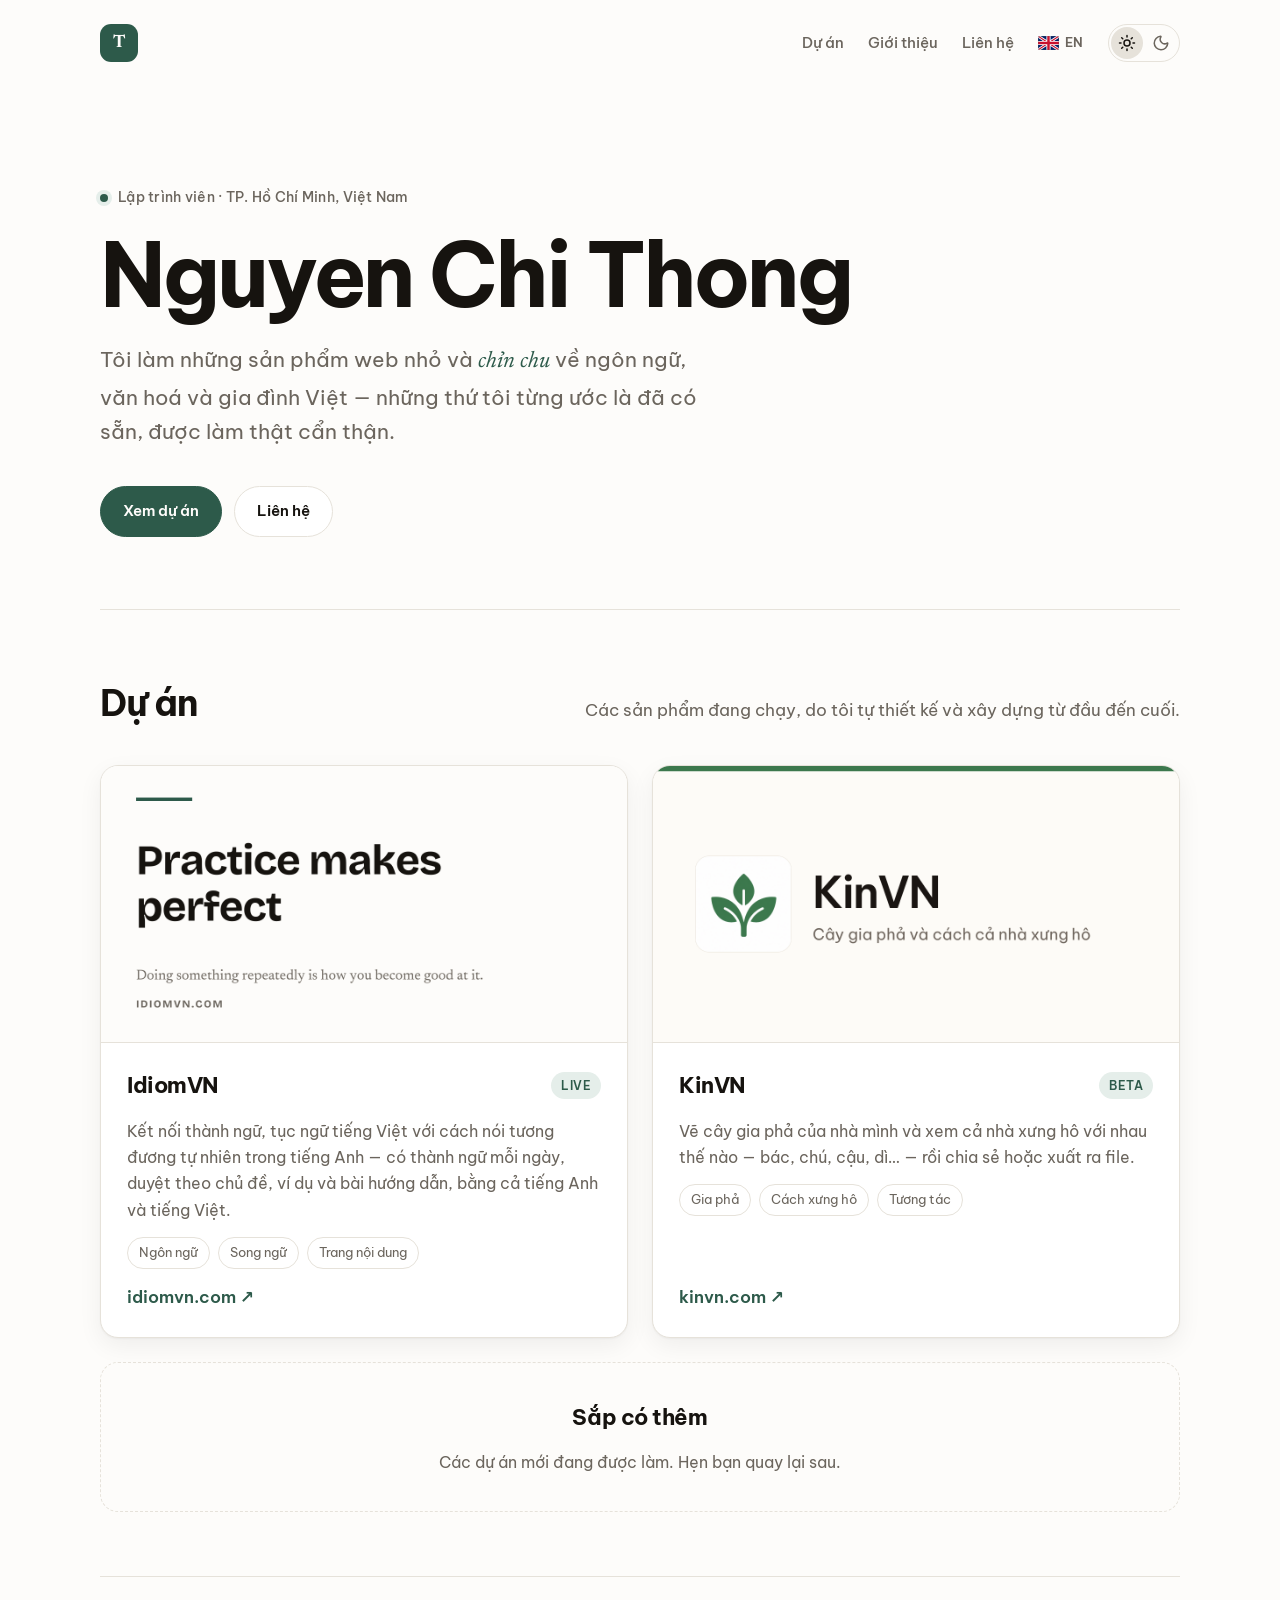
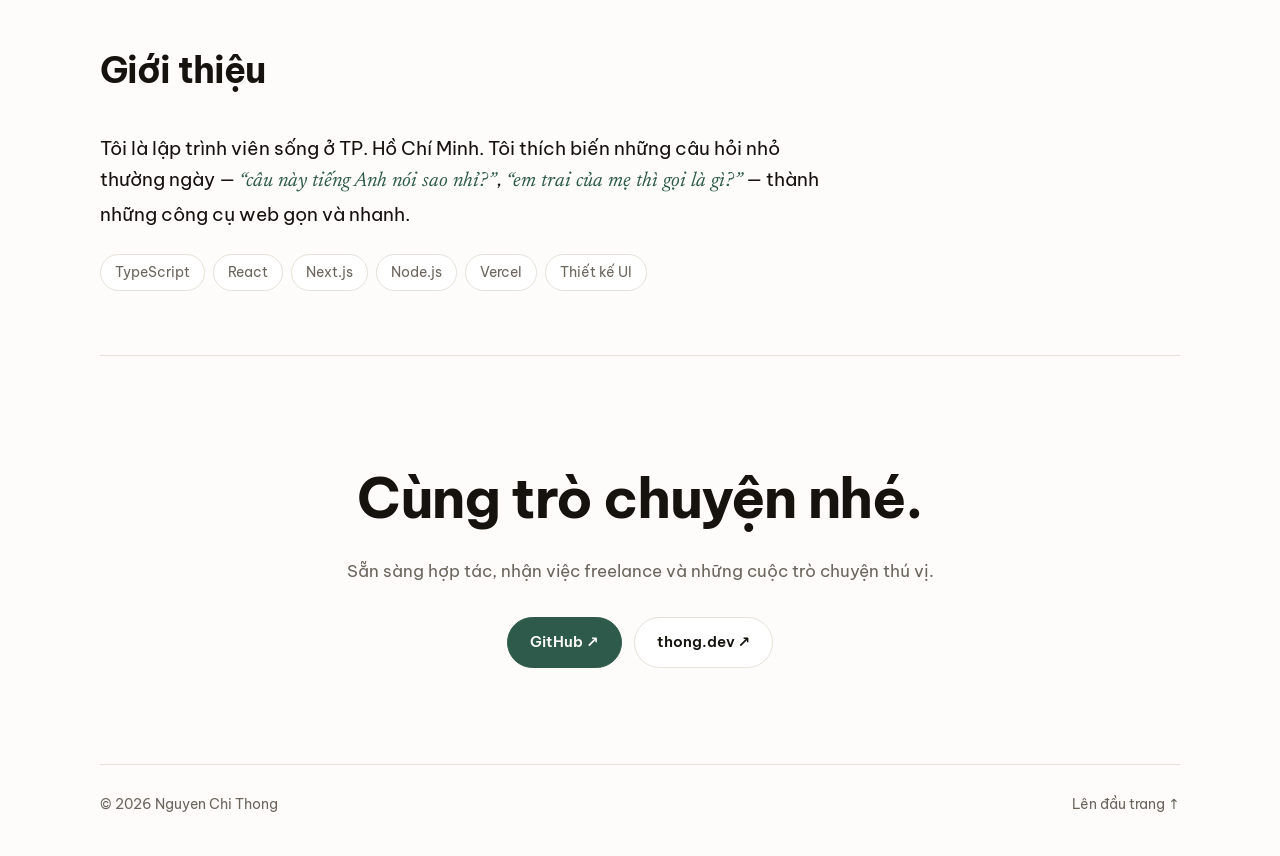
==== vi/index.html @ 519264e5 "Add Vietnamese page and language switcher Co-Authored-By: Claude Opus 5.5 <noreply@anthropic.com>" ====
<!doctype html>
<html lang="vi">
<head>
  <meta charset="utf-8">
  <meta name="viewport" content="width=device-width, initial-scale=1">
  <title>Nguyen Chi Thong — Lập trình viên</title>
  <meta name="description" content="Nguyen Chi Thong — lập trình viên tại TP. Hồ Chí Minh, làm những sản phẩm web nhỏ về ngôn ngữ và gia đình Việt.">
  <meta property="og:title" content="Nguyen Chi Thong — Lập trình viên">
  <meta property="og:description" content="Những sản phẩm web nhỏ, chỉn chu về ngôn ngữ và gia đình Việt.">
  <meta name="theme-color" content="#2d5a4a">
  <script>(function(){try{var t=localStorage.getItem("theme");if(t==="light"||t==="dark")document.documentElement.setAttribute("data-theme",t);}catch(e){}})();</script>
  <link rel="icon" href="data:image/svg+xml,%3Csvg xmlns='http://www.w3.org/2000/svg' viewBox='0 0 64 64'%3E%3Crect width='64' height='64' rx='14' fill='%232f6b4f'/%3E%3Ctext x='32' y='42' font-family='Georgia,serif' font-size='30' font-weight='700' fill='%23fbfaf6' text-anchor='middle'%3ET%3C/text%3E%3C/svg%3E">
  <link rel="preconnect" href="https://fonts.googleapis.com">
  <link rel="preconnect" href="https://fonts.gstatic.com" crossorigin>
  <link href="https://fonts.googleapis.com/css2?family=Be+Vietnam+Pro:wght@400;500;600;700&family=Newsreader:ital,opsz,wght@1,6..72,400;1,6..72,500&display=swap" rel="stylesheet">
  <link rel="stylesheet" href="../style.css">
  <link rel="alternate" hreflang="en" href="../">
</head>
<body>
  <header class="nav wrap">
    <a class="mark" href="#top" aria-label="Trang chủ">T</a>
    <div class="nav-right">
      <nav>
        <a href="#projects">Dự án</a>
        <a href="#about">Giới thiệu</a>
        <a href="#contact">Liên hệ</a>
      </nav>
      <a class="lang-switch" href="../" hreflang="en" title="Switch to English">
        <svg viewBox="0 0 60 40" width="21" height="14" aria-hidden="true"><clipPath id="gb"><rect width="60" height="40"/></clipPath><g clip-path="url(#gb)"><rect width="60" height="40" fill="#012169"/><path d="M0 0l60 40M60 0L0 40" stroke="#fff" stroke-width="8"/><path d="M0 0l60 40M60 0L0 40" stroke="#C8102E" stroke-width="3"/><path d="M30 0v40M0 20h60" stroke="#fff" stroke-width="12"/><path d="M30 0v40M0 20h60" stroke="#C8102E" stroke-width="7"/></g><rect x=".36" y=".36" width="59.28" height="39.28" fill="none" stroke="currentColor" stroke-opacity=".35" vector-effect="non-scaling-stroke"/></svg>
        <span aria-hidden="true">EN</span><span class="sr-only" lang="en">English</span>
      </a>
      <div class="theme-toggle" role="group" aria-label="Giao diện">
        <button type="button" data-theme-option="light" aria-label="Sáng" title="Sáng" aria-pressed="false">
          <svg viewBox="0 0 24 24" fill="none" stroke="currentColor" stroke-width="2" stroke-linecap="round" stroke-linejoin="round" aria-hidden="true"><circle cx="12" cy="12" r="4"/><path d="M12 2v2M12 20v2m-7.07-17.07 1.41 1.41m11.32 11.32 1.41 1.41M2 12h2m16 0h2M6.34 17.66l-1.41 1.41M19.07 4.93l-1.41 1.41"/></svg>
        </button>
        <button type="button" data-theme-option="dark" aria-label="Tối" title="Tối" aria-pressed="false">
          <svg viewBox="0 0 24 24" fill="none" stroke="currentColor" stroke-width="2" stroke-linecap="round" stroke-linejoin="round" aria-hidden="true"><path d="M20.985 12.486a9 9 0 1 1-9.473-9.472c.405-.022.617.46.402.803a6 6 0 0 0 8.268 8.268c.344-.215.825-.004.803.401"/></svg>
        </button>
      </div>
    </div>
  </header>

  <main id="top">
    <!-- ===== HERO ===== -->
    <section class="hero wrap">
      <p class="eyebrow"><span class="dot"></span>Lập trình viên · TP. Hồ Chí Minh, Việt Nam</p>
      <h1>Nguyen Chi Thong</h1>
      <p class="lede">
        Tôi làm những sản phẩm web nhỏ và <em>chỉn chu</em> về ngôn ngữ, văn hoá
        và gia đình Việt — những thứ tôi từng ước là đã có sẵn, được làm thật cẩn thận.
      </p>
      <div class="hero-links">
        <a class="btn primary" href="#projects">Xem dự án</a>
        <a class="btn" href="#contact">Liên hệ</a>
      </div>
    </section>

    <!-- ===== DỰ ÁN =====
         Thêm dự án: chép một khối <article class="card"> bên dưới,
         đặt ảnh 1200x630 vào /assets rồi sửa nội dung + link.
         Nhớ cập nhật cả trang tiếng Anh (../index.html). -->
    <section id="projects" class="wrap section">
      <div class="section-head">
        <h2>Dự án</h2>
        <p>Các sản phẩm đang chạy, do tôi tự thiết kế và xây dựng từ đầu đến cuối.</p>
      </div>

      <div class="grid">
        <article class="card">
          <a class="shot" href="https://idiomvn.com/vi" target="_blank" rel="noopener">
            <img src="../assets/idiomvn.png" alt="Ảnh xem trước IdiomVN" width="1200" height="630" loading="lazy">
          </a>
          <div class="card-body">
            <div class="card-title">
              <h3>IdiomVN</h3>
              <span class="status">Live</span>
            </div>
            <p>
              Kết nối thành ngữ, tục ngữ tiếng Việt với cách nói tương đương tự nhiên trong tiếng Anh —
              có thành ngữ mỗi ngày, duyệt theo chủ đề, ví dụ và bài hướng dẫn, bằng cả tiếng Anh và tiếng Việt.
            </p>
            <ul class="tags">
              <li>Ngôn ngữ</li><li>Song ngữ</li><li>Trang nội dung</li>
            </ul>
            <a class="visit" href="https://idiomvn.com/vi" target="_blank" rel="noopener">idiomvn.com <span aria-hidden="true">↗</span></a>
          </div>
        </article>

        <article class="card">
          <a class="shot" href="https://kinvn.com" target="_blank" rel="noopener">
            <img src="../assets/kinvn.png" alt="Ảnh xem trước KinVN" width="1200" height="630" loading="lazy">
          </a>
          <div class="card-body">
            <div class="card-title">
              <h3>KinVN</h3>
              <span class="status">Beta</span>
            </div>
            <p>
              Vẽ cây gia phả của nhà mình và xem cả nhà xưng hô với nhau thế nào —
              bác, chú, cậu, dì… — rồi chia sẻ hoặc xuất ra file.
            </p>
            <ul class="tags">
              <li>Gia phả</li><li>Cách xưng hô</li><li>Tương tác</li>
            </ul>
            <a class="visit" href="https://kinvn.com" target="_blank" rel="noopener">kinvn.com <span aria-hidden="true">↗</span></a>
          </div>
        </article>

        <article class="card placeholder">
          <div class="card-body">
            <h3>Sắp có thêm</h3>
            <p>Các dự án mới đang được làm. Hẹn bạn quay lại sau.</p>
          </div>
        </article>
      </div>
    </section>

    <!-- ===== GIỚI THIỆU ===== -->
    <section id="about" class="wrap section about">
      <div class="section-head">
        <h2>Giới thiệu</h2>
      </div>
      <div class="about-body">
        <p>
          Tôi là lập trình viên sống ở TP. Hồ Chí Minh. Tôi thích biến những câu hỏi nhỏ
          thường ngày — <em>“câu này tiếng Anh nói sao nhỉ?”</em>, <em>“em trai của mẹ
          thì gọi là gì?”</em> — thành những công cụ web gọn và nhanh.
        </p>
        <ul class="tags big">
          <li>TypeScript</li><li>React</li><li>Next.js</li><li>Node.js</li><li>Vercel</li><li>Thiết kế UI</li>
        </ul>
      </div>
    </section>

    <!-- ===== LIÊN HỆ ===== -->
    <section id="contact" class="wrap section contact">
      <h2>Cùng trò chuyện nhé.</h2>
      <p>Sẵn sàng hợp tác, nhận việc freelance và những cuộc trò chuyện thú vị.</p>
      <div class="contact-links">
        <!-- Thêm email khi sẵn sàng, ví dụ:
        <a class="btn primary" href="mailto:you@example.com">Gửi email</a> -->
        <a class="btn primary" href="https://github.com/nct0" target="_blank" rel="noopener">GitHub ↗</a>
        <a class="btn" href="https://thong.dev" target="_blank" rel="noopener">thong.dev ↗</a>
      </div>
    </section>
  </main>

  <footer class="wrap footer">
    <span>© <span id="year">2026</span> Nguyen Chi Thong</span>
    <a href="#top">Lên đầu trang ↑</a>
  </footer>

  <script src="../main.js"></script>
</body>
</html>
---- style.css ----
/* Palette matches idiomvn.com. Theme: follows the system unless
   <html data-theme="light|dark"> is set by the toggle. */
:root {
  color-scheme: light;
  --bg: #fdfcfa;
  --surface: #ffffff;
  --text: #16130f;
  --muted: #6b655d;
  --line: #e6e2da;
  --accent: #2d5a4a;
  --accent-soft: #e5eeea;
  --shadow: 0 1px 2px rgba(22, 19, 15, .04), 0 8px 24px rgba(22, 19, 15, .06);
  --radius: 18px;
  --sans: "Be Vietnam Pro", system-ui, -apple-system, "Segoe UI", sans-serif;
  --serif: "Newsreader", Georgia, serif;
}

@media (prefers-color-scheme: dark) {
  :root:not([data-theme]) {
    color-scheme: dark;
    --bg: #0f1211;
    --surface: #161a18;
    --text: #efede7;
    --muted: #98928a;
    --line: #262c28;
    --accent: #79b49b;
    --accent-soft: #1b2621;
    --shadow: 0 1px 2px rgba(0, 0, 0, .3), 0 8px 24px rgba(0, 0, 0, .25);
  }
}

:root[data-theme="dark"] {
  color-scheme: dark;
  --bg: #0f1211;
  --surface: #161a18;
  --text: #efede7;
  --muted: #98928a;
  --line: #262c28;
  --accent: #79b49b;
  --accent-soft: #1b2621;
  --shadow: 0 1px 2px rgba(0, 0, 0, .3), 0 8px 24px rgba(0, 0, 0, .25);
}

* { box-sizing: border-box; }
html { scroll-behavior: smooth; }
body {
  margin: 0;
  background: var(--bg);
  color: var(--text);
  font: 400 17px/1.65 var(--sans);
  -webkit-font-smoothing: antialiased;
}
a { color: inherit; }
img { display: block; max-width: 100%; height: auto; }
em { font-family: var(--serif); font-style: italic; font-size: 1.08em; color: var(--accent); }

.wrap { width: min(1080px, 100% - 32px); margin-inline: auto; }

/* Nav */
.nav {
  display: flex; align-items: center; justify-content: space-between;
  padding: 24px 0;
}
.mark {
  display: grid; place-items: center;
  width: 38px; height: 38px; border-radius: 11px;
  background: var(--accent); color: var(--bg);
  font: 700 18px/1 var(--serif); text-decoration: none;
}
.nav nav { display: flex; gap: 24px; }
.nav nav a { color: var(--muted); text-decoration: none; font-size: 15px; font-weight: 500; transition: color .2s; }
.nav nav a:hover { color: var(--text); }
.nav-right { display: flex; align-items: center; gap: 24px; }

/* Theme toggle (same pattern as idiomvn.com) */
.theme-toggle {
  display: inline-flex; gap: 2px; padding: 2px;
  border: 1px solid var(--line); border-radius: 999px;
}
.theme-toggle button {
  display: grid; place-items: center;
  width: 32px; height: 32px; padding: 0;
  border: 0; border-radius: 999px; background: transparent;
  color: var(--muted); cursor: pointer; transition: color .2s, background .2s;
}
.theme-toggle button:hover { color: var(--text); }
.theme-toggle button[aria-pressed="true"] { background: var(--line); color: var(--text); }
.theme-toggle button:focus-visible { outline: 2px solid var(--accent); outline-offset: -2px; }
.theme-toggle svg { width: 18px; height: 18px; }

/* Language switcher (links to the other language's page) */
.lang-switch {
  display: inline-flex; align-items: center; gap: 6px; min-height: 36px;
  color: var(--muted); text-decoration: none;
  font-size: 13px; font-weight: 600; letter-spacing: .04em;
  transition: color .2s;
}
.lang-switch:hover { color: var(--text); }
.lang-switch:focus-visible { outline: 2px solid var(--accent); outline-offset: 2px; border-radius: 4px; }
.lang-switch svg { flex-shrink: 0; border-radius: 2px; }
.sr-only {
  position: absolute; width: 1px; height: 1px; padding: 0; margin: -1px;
  overflow: hidden; clip: rect(0, 0, 0, 0); white-space: nowrap; border: 0;
}

/* Hero */
.hero { padding: 96px 0 72px; }
.eyebrow {
  display: inline-flex; align-items: center; gap: 10px;
  margin: 0 0 20px; color: var(--muted); font-size: 14px; font-weight: 500;
  letter-spacing: .02em;
}
.dot { width: 8px; height: 8px; border-radius: 50%; background: var(--accent); box-shadow: 0 0 0 4px var(--accent-soft); }
h1 {
  margin: 0; font-weight: 700; letter-spacing: -.035em;
  font-size: clamp(44px, 8vw, 88px); line-height: 1.02;
}
.lede { max-width: 620px; margin: 24px 0 36px; color: var(--muted); font-size: clamp(18px, 2.2vw, 21px); }
.hero-links, .contact-links { display: flex; flex-wrap: wrap; gap: 12px; }

.btn {
  display: inline-flex; align-items: center; gap: 6px;
  padding: 12px 22px; border-radius: 999px;
  border: 1px solid var(--line); background: var(--surface);
  font-weight: 600; font-size: 15px; text-decoration: none;
  transition: transform .2s, border-color .2s, background .2s;
}
.btn:hover { transform: translateY(-1px); border-color: var(--accent); }
.btn.primary { background: var(--accent); border-color: var(--accent); color: var(--bg); }

/* Sections */
.section { padding: 64px 0; border-top: 1px solid var(--line); }
.section-head { display: flex; align-items: baseline; justify-content: space-between; flex-wrap: wrap; gap: 8px 24px; margin-bottom: 32px; }
h2 { margin: 0; font-size: clamp(28px, 4vw, 36px); letter-spacing: -.025em; }
.section-head p { margin: 0; color: var(--muted); }

/* Project cards */
.grid { display: grid; grid-template-columns: repeat(2, 1fr); gap: 24px; }
.card {
  display: flex; flex-direction: column;
  background: var(--surface); border: 1px solid var(--line); border-radius: var(--radius);
  overflow: hidden; box-shadow: var(--shadow);
  transition: transform .3s, box-shadow .3s;
}
.card:hover { transform: translateY(-4px); box-shadow: 0 2px 4px rgba(26,24,20,.05), 0 18px 40px rgba(26,24,20,.10); }
.shot { display: block; overflow: hidden; border-bottom: 1px solid var(--line); background: #fbfaf6; }
:root[data-theme="dark"] .shot img { filter: brightness(.85); }
@media (prefers-color-scheme: dark) { :root:not([data-theme]) .shot img { filter: brightness(.85); } }
.shot img { aspect-ratio: 1200 / 630; object-fit: cover; transition: transform .5s ease; }
.card:hover .shot img { transform: scale(1.03); }
.card-body { display: flex; flex-direction: column; gap: 14px; padding: 24px 26px 26px; flex: 1; }
.card-title { display: flex; align-items: center; justify-content: space-between; }
h3 { margin: 0; font-size: 22px; letter-spacing: -.02em; }
.card p { margin: 0; color: var(--muted); font-size: 16px; }
.status {
  font-size: 12px; font-weight: 600; letter-spacing: .04em; text-transform: uppercase;
  color: var(--accent); background: var(--accent-soft); padding: 4px 10px; border-radius: 999px;
}
.tags { display: flex; flex-wrap: wrap; gap: 8px; margin: 0; padding: 0; list-style: none; }
.tags li { font-size: 13px; padding: 4px 11px; border-radius: 999px; border: 1px solid var(--line); color: var(--muted); }
.tags.big li { font-size: 14px; padding: 6px 14px; background: var(--surface); }
.visit { margin-top: auto; color: var(--accent); font-weight: 600; text-decoration: none; }
.visit:hover { text-decoration: underline; text-underline-offset: 4px; }

.card.placeholder {
  grid-column: 1 / -1; box-shadow: none; background: transparent;
  border-style: dashed; text-align: center;
}
.card.placeholder:hover { transform: none; box-shadow: none; }
.card.placeholder .card-body { align-items: center; padding: 36px; }

/* About */
.about-body { max-width: 720px; display: grid; gap: 24px; }
.about-body p { margin: 0; font-size: 19px; }

/* Contact */
.contact { text-align: center; padding: 96px 0; }
.contact h2 { font-size: clamp(36px, 6vw, 56px); }
.contact p { color: var(--muted); margin: 12px 0 32px; }
.contact-links { justify-content: center; }

/* Footer */
.footer {
  display: flex; justify-content: space-between; flex-wrap: wrap; gap: 8px;
  padding: 28px 0 40px; border-top: 1px solid var(--line);
  color: var(--muted); font-size: 14px;
}
.footer a { text-decoration: none; }
.footer a:hover { color: var(--text); }

@media (max-width: 720px) {
  .grid { grid-template-columns: 1fr; }
  .hero { padding: 56px 0 48px; }
  .nav nav { gap: 16px; }
  .nav { gap: 16px; }
  .nav-right { gap: 14px; }
  .nav nav a { font-size: 14px; }
}

/* Single page: on small phones the section links go, the controls stay */
@media (max-width: 480px) {
  .nav nav { display: none; }
}

@media (max-width: 400px) {
  .nav-right { gap: 10px; }
  .theme-toggle button { width: 28px; height: 28px; }
  .section { padding: 48px 0; }
}

@media (prefers-reduced-motion: reduce) {
  * { transition: none !important; scroll-behavior: auto !important; }
}
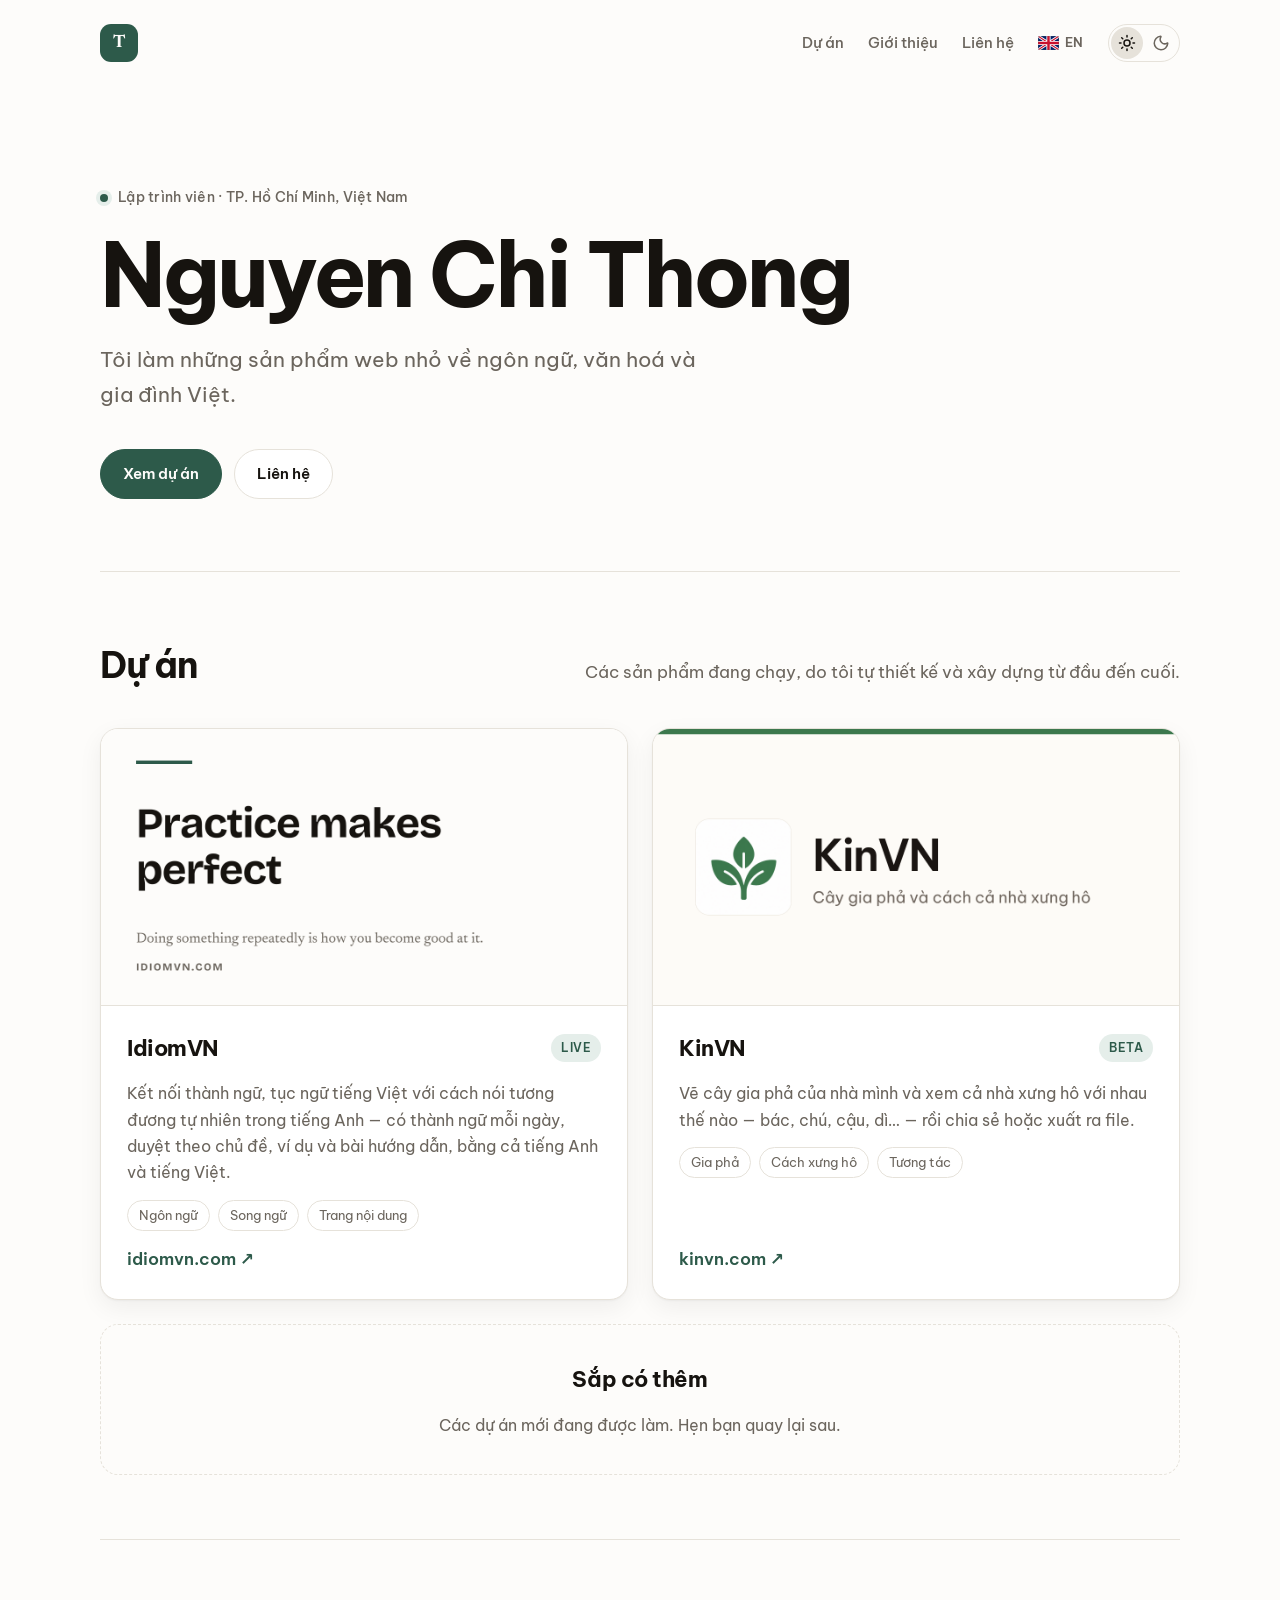
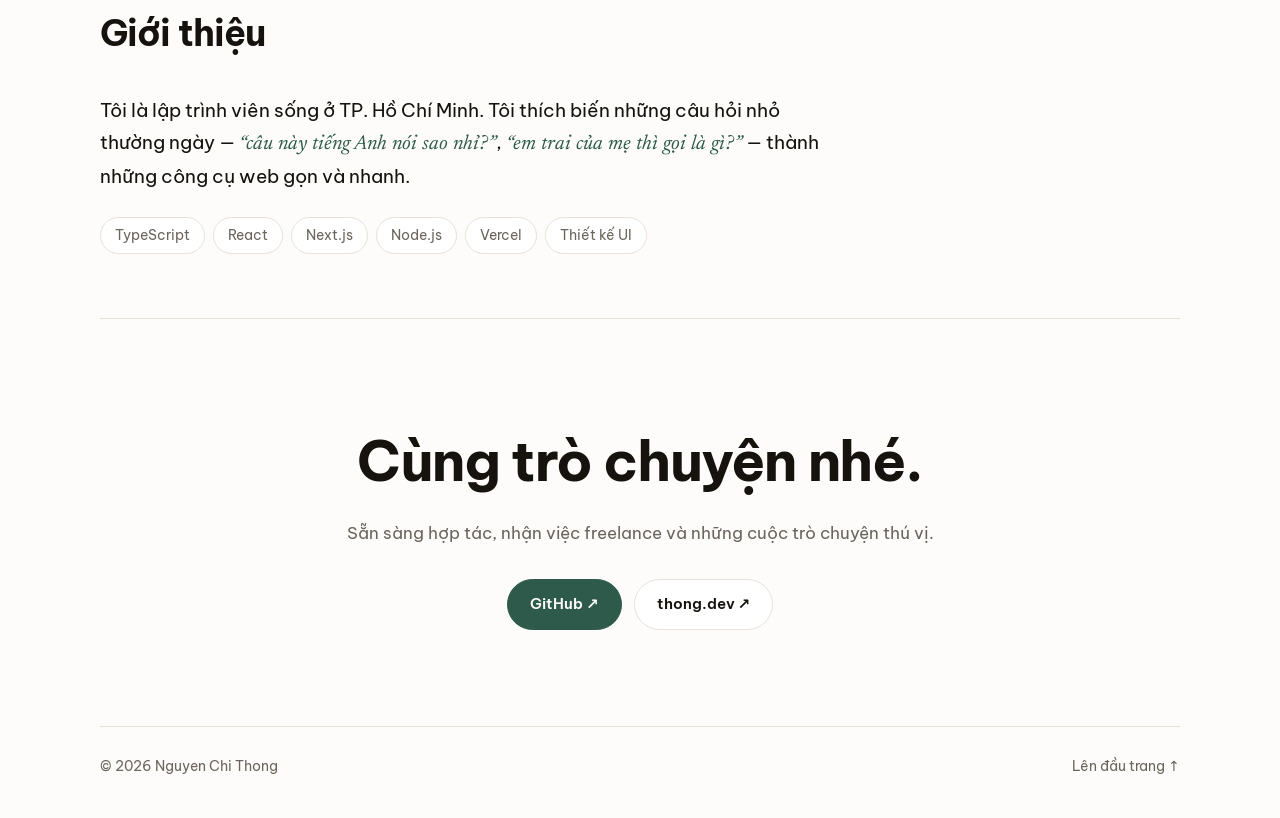
==== commit c95ffdc8: "Shorten hero intro Co-Authored-By: Claude Opus 5.5 <noreply@anthropic.com>" ====
--- a/vi/index.html
+++ b/vi/index.html
@@ -6,7 +6,7 @@
   <title>Nguyen Chi Thong — Lập trình viên</title>
   <meta name="description" content="Nguyen Chi Thong — lập trình viên tại TP. Hồ Chí Minh, làm những sản phẩm web nhỏ về ngôn ngữ và gia đình Việt.">
   <meta property="og:title" content="Nguyen Chi Thong — Lập trình viên">
-  <meta property="og:description" content="Những sản phẩm web nhỏ, chỉn chu về ngôn ngữ và gia đình Việt.">
+  <meta property="og:description" content="Những sản phẩm web nhỏ về ngôn ngữ, văn hoá và gia đình Việt.">
   <meta name="theme-color" content="#2d5a4a">
   <script>(function(){try{var t=localStorage.getItem("theme");if(t==="light"||t==="dark")document.documentElement.setAttribute("data-theme",t);}catch(e){}})();</script>
   <link rel="icon" href="data:image/svg+xml,%3Csvg xmlns='http://www.w3.org/2000/svg' viewBox='0 0 64 64'%3E%3Crect width='64' height='64' rx='14' fill='%232f6b4f'/%3E%3Ctext x='32' y='42' font-family='Georgia,serif' font-size='30' font-weight='700' fill='%23fbfaf6' text-anchor='middle'%3ET%3C/text%3E%3C/svg%3E">
@@ -46,8 +46,7 @@
       <p class="eyebrow"><span class="dot"></span>Lập trình viên · TP. Hồ Chí Minh, Việt Nam</p>
       <h1>Nguyen Chi Thong</h1>
       <p class="lede">
-        Tôi làm những sản phẩm web nhỏ và <em>chỉn chu</em> về ngôn ngữ, văn hoá
-        và gia đình Việt — những thứ tôi từng ước là đã có sẵn, được làm thật cẩn thận.
+        Tôi làm những sản phẩm web nhỏ về ngôn ngữ, văn hoá và gia đình Việt.
       </p>
       <div class="hero-links">
         <a class="btn primary" href="#projects">Xem dự án</a>
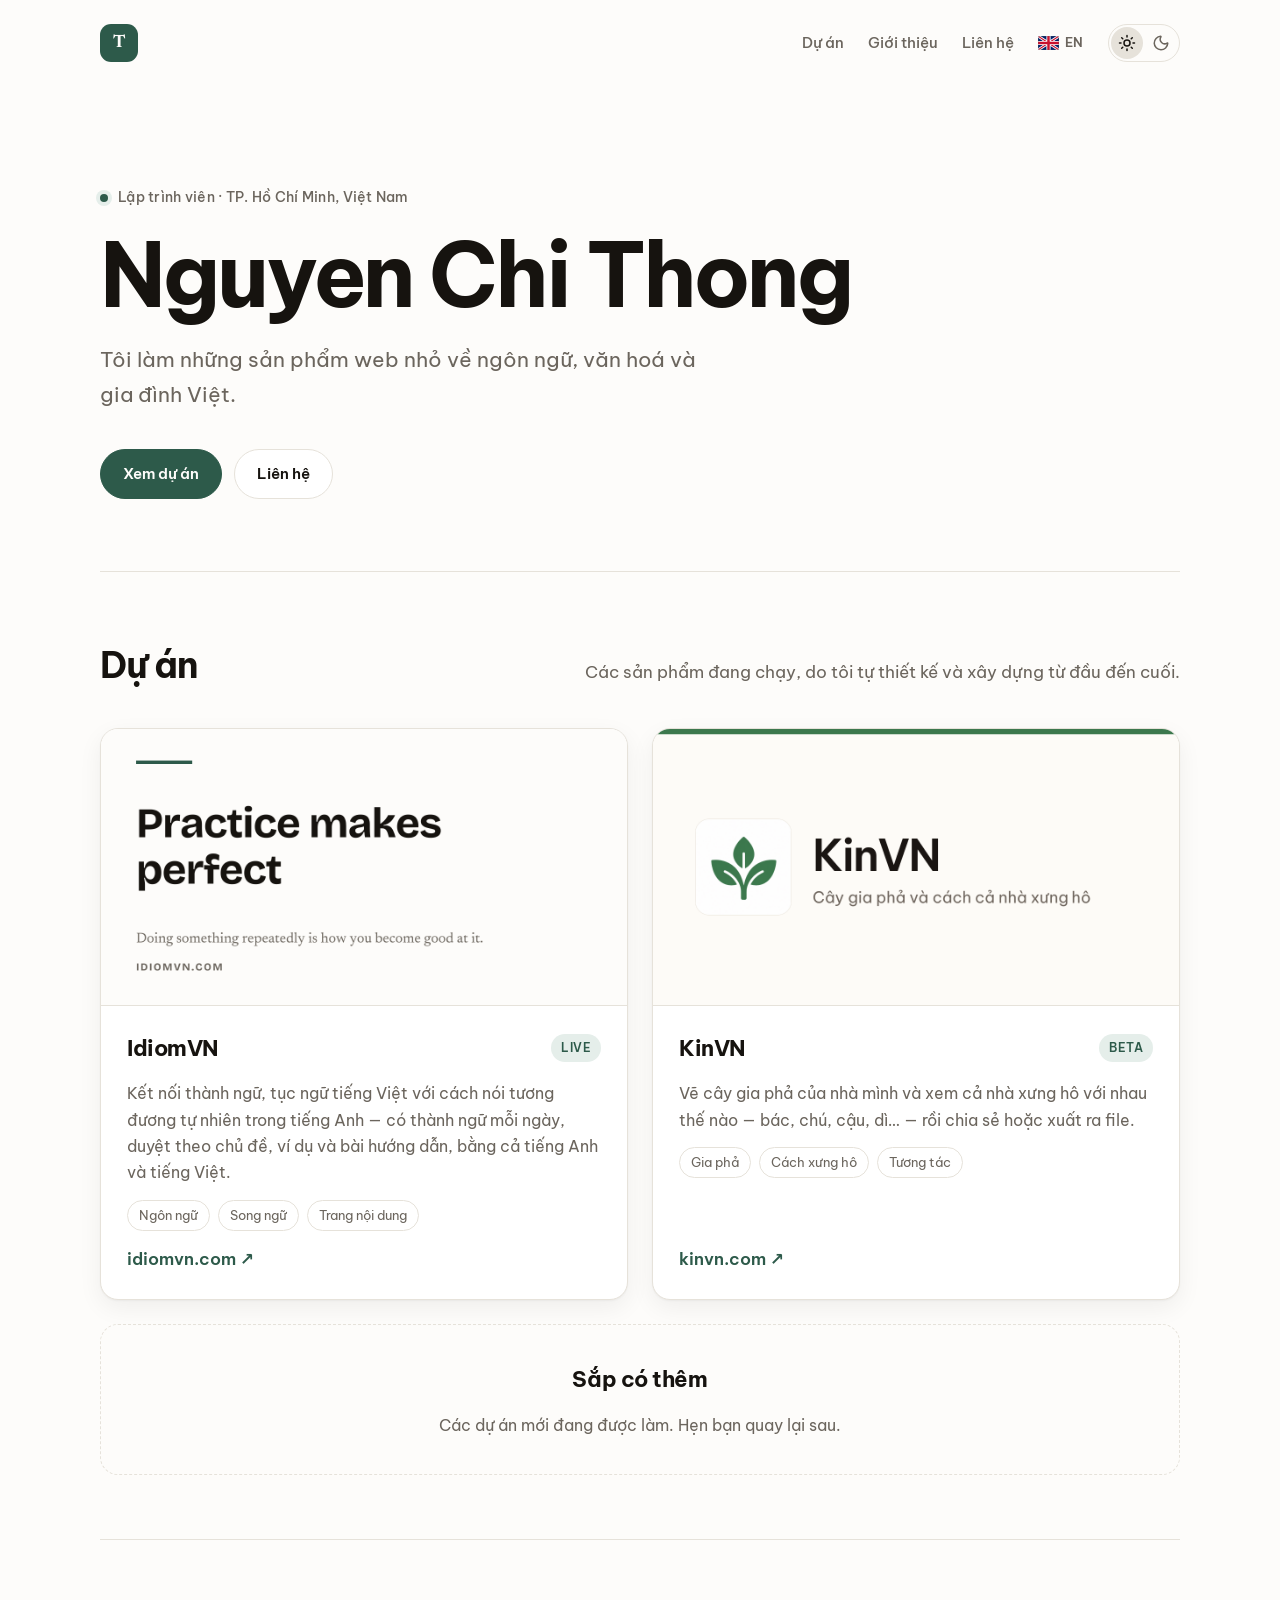
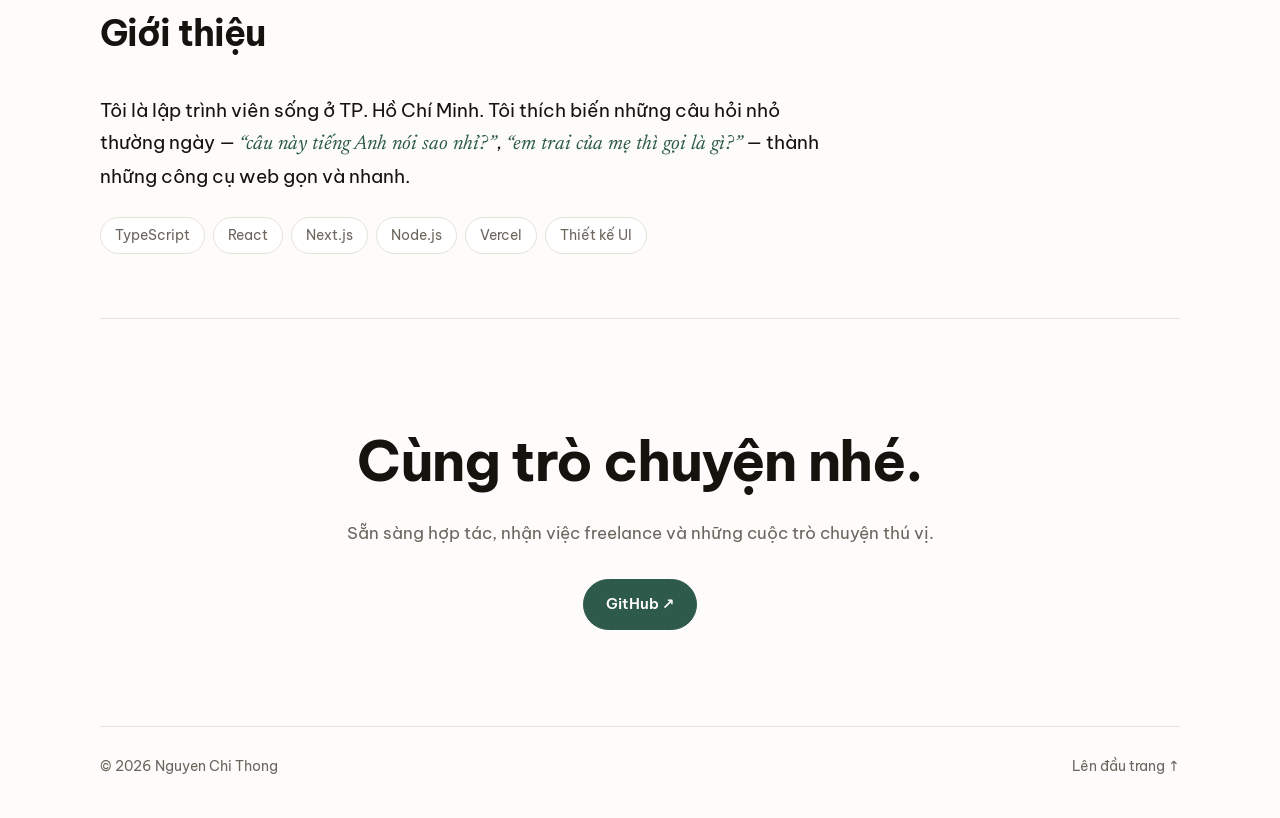
==== commit 9b539162: "Use thong.dev as canonical URL, drop self-link in contact Co-Authored-By: Claude Opus 5.5 <noreply@a" ====
--- a/vi/index.html
+++ b/vi/index.html
@@ -14,7 +14,11 @@
   <link rel="preconnect" href="https://fonts.gstatic.com" crossorigin>
   <link href="https://fonts.googleapis.com/css2?family=Be+Vietnam+Pro:wght@400;500;600;700&family=Newsreader:ital,opsz,wght@1,6..72,400;1,6..72,500&display=swap" rel="stylesheet">
   <link rel="stylesheet" href="../style.css">
-  <link rel="alternate" hreflang="en" href="../">
+  <link rel="canonical" href="https://thong.dev/vi/">
+  <link rel="alternate" hreflang="en" href="https://thong.dev/">
+  <link rel="alternate" hreflang="vi" href="https://thong.dev/vi/">
+  <meta property="og:url" content="https://thong.dev/vi/">
+  <meta property="og:type" content="website">
 </head>
 <body>
   <header class="nav wrap">
@@ -139,7 +143,6 @@
         <!-- Thêm email khi sẵn sàng, ví dụ:
         <a class="btn primary" href="mailto:you@example.com">Gửi email</a> -->
         <a class="btn primary" href="https://github.com/nct0" target="_blank" rel="noopener">GitHub ↗</a>
-        <a class="btn" href="https://thong.dev" target="_blank" rel="noopener">thong.dev ↗</a>
       </div>
     </section>
   </main>
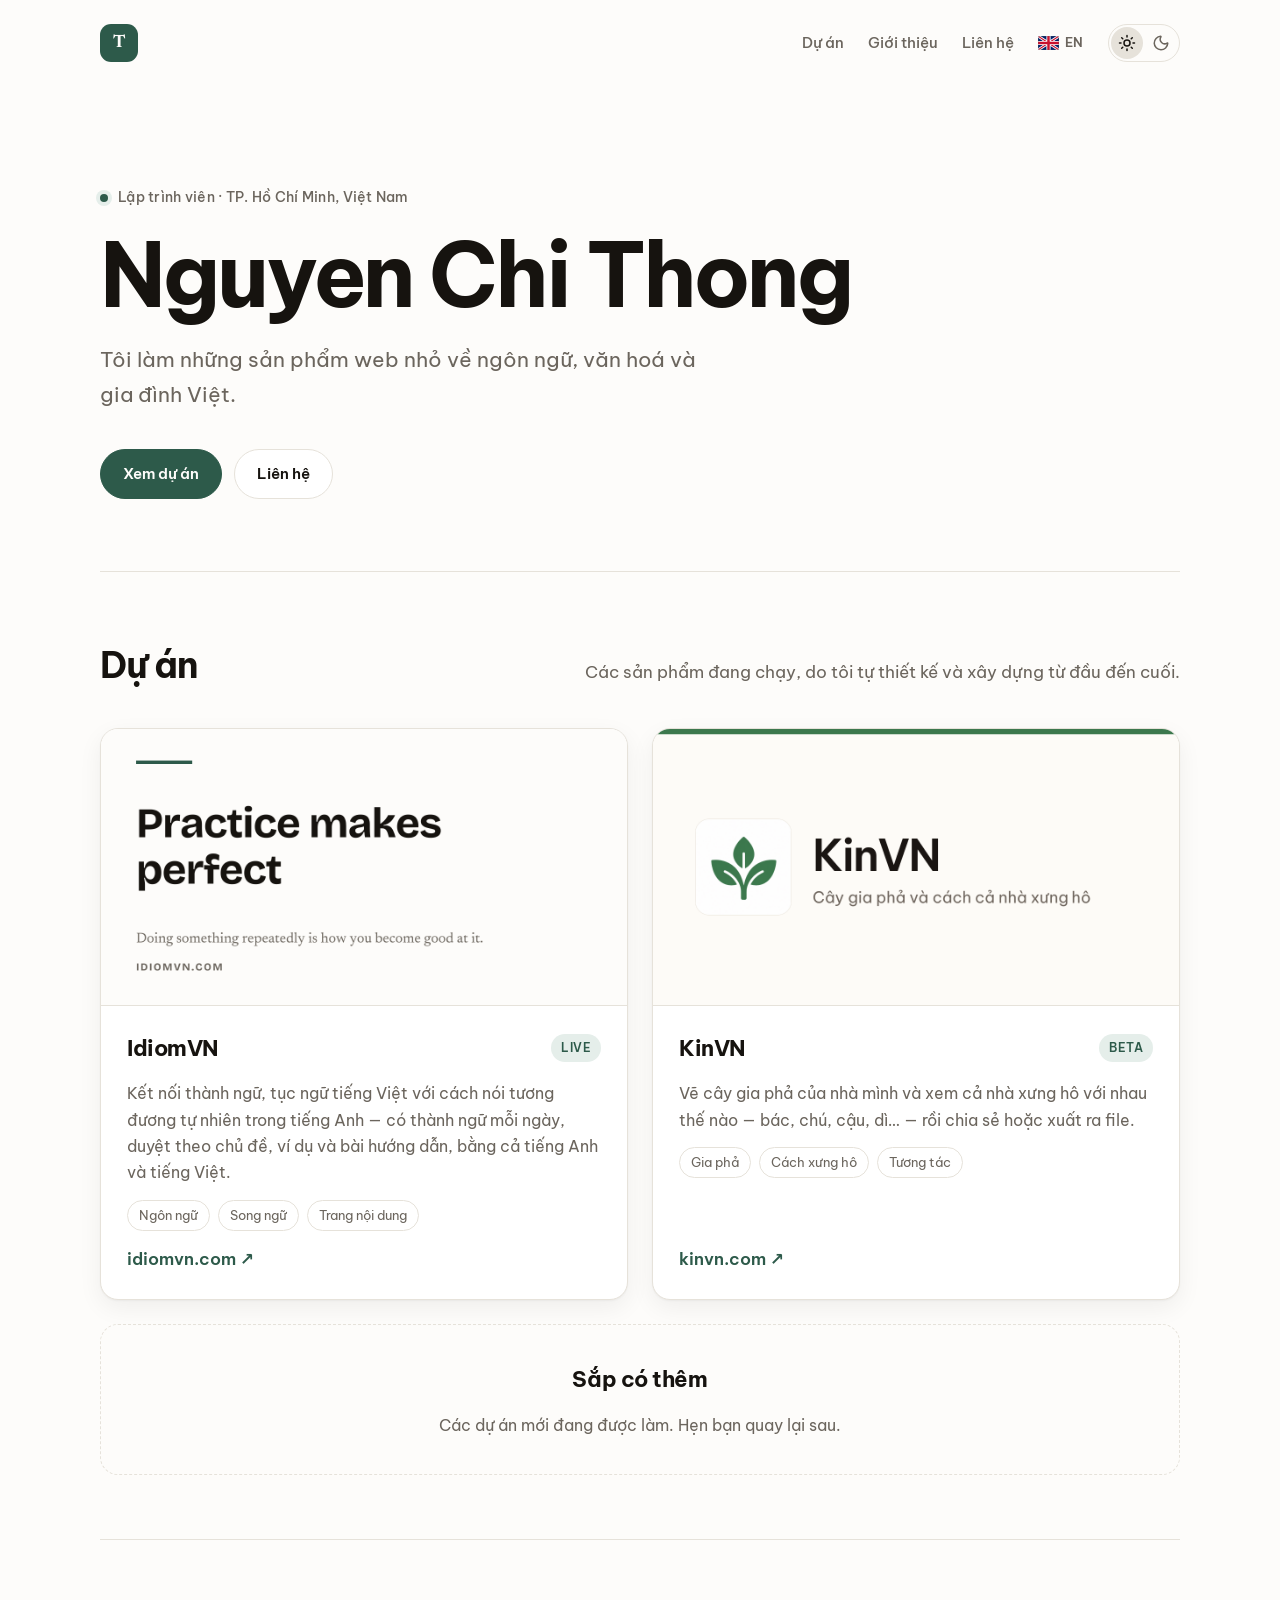
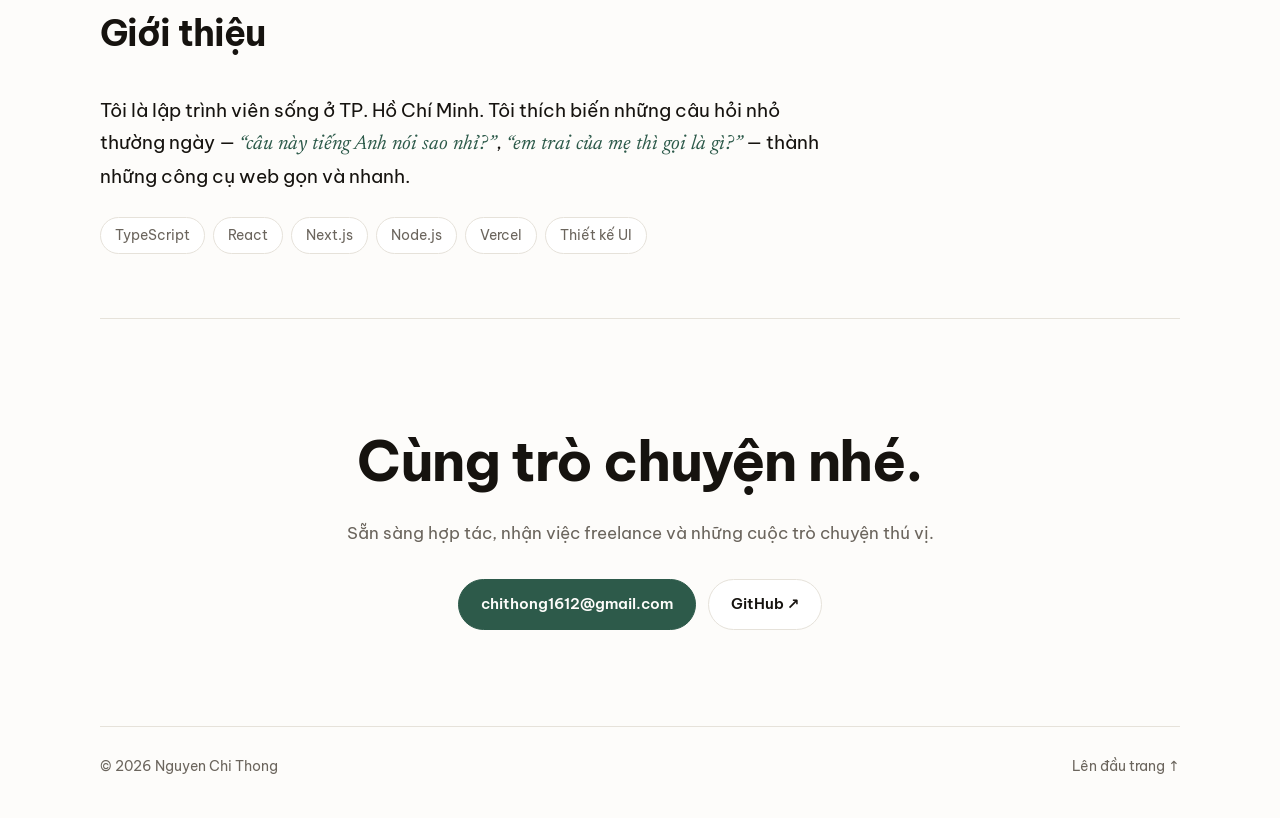
==== commit f6e7e265: "Add contact email Co-Authored-By: Claude Opus 5.5 <noreply@anthropic.com>" ====
--- a/vi/index.html
+++ b/vi/index.html
@@ -140,9 +140,8 @@
       <h2>Cùng trò chuyện nhé.</h2>
       <p>Sẵn sàng hợp tác, nhận việc freelance và những cuộc trò chuyện thú vị.</p>
       <div class="contact-links">
-        <!-- Thêm email khi sẵn sàng, ví dụ:
-        <a class="btn primary" href="mailto:you@example.com">Gửi email</a> -->
-        <a class="btn primary" href="https://github.com/nct0" target="_blank" rel="noopener">GitHub ↗</a>
+        <a class="btn primary" href="mailto:chithong1612@gmail.com">chithong1612@gmail.com</a>
+        <a class="btn" href="https://github.com/nct0" target="_blank" rel="noopener">GitHub ↗</a>
       </div>
     </section>
   </main>
